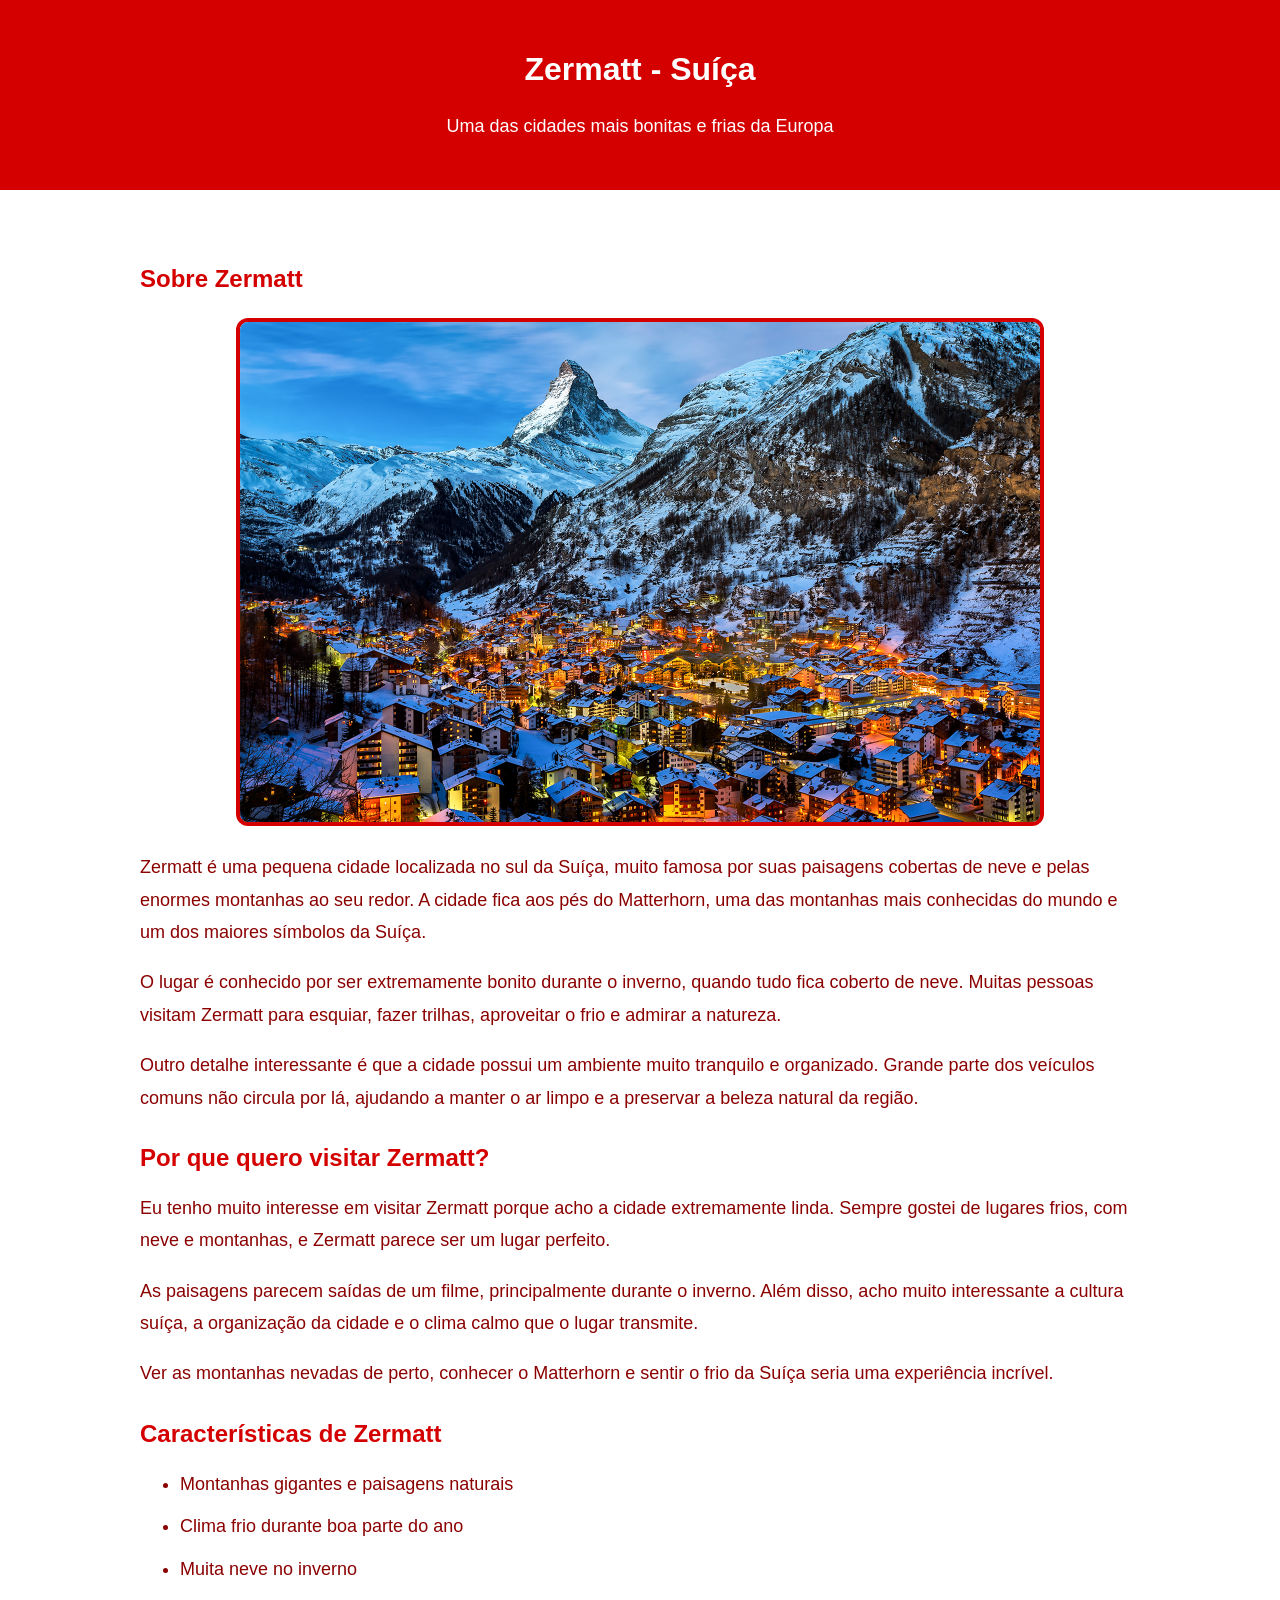
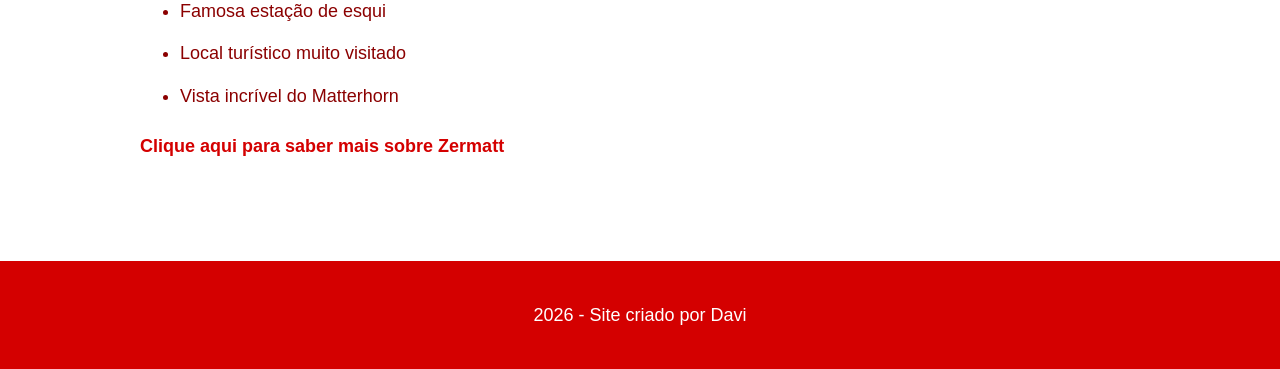
==== aluno3.html @ 2e65577c "viagem 3  aluno" ====
<!doctype html>
<html lang="pt-BR">
  <head>
    <meta charset="UTF-8" />
    <meta name="viewport" content="width=device-width, initial-scale=1.0" />
    <title>Zermatt - Suíça</title>
    <link rel="stylesheet" href="aluno3.css" />
  </head>
  <body>
    <header>
      <h1>Zermatt - Suíça</h1>
      <p>Uma das cidades mais bonitas e frias da Europa</p>
    </header>

    <section>
      <h2>Sobre Zermatt</h2>

      <img
        src="./img/Cidade de Zermatt.jpg"
        alt="Cidade de Zermatt"
      />

      <p>
        Zermatt é uma pequena cidade localizada no sul da Suíça, muito famosa
        por suas paisagens cobertas de neve e pelas enormes montanhas ao seu
        redor. A cidade fica aos pés do Matterhorn, uma das montanhas mais
        conhecidas do mundo e um dos maiores símbolos da Suíça.
      </p>

      <p>
        O lugar é conhecido por ser extremamente bonito durante o inverno,
        quando tudo fica coberto de neve. Muitas pessoas visitam Zermatt para
        esquiar, fazer trilhas, aproveitar o frio e admirar a natureza.
      </p>

      <p>
        Outro detalhe interessante é que a cidade possui um ambiente muito
        tranquilo e organizado. Grande parte dos veículos comuns não circula por
        lá, ajudando a manter o ar limpo e a preservar a beleza natural da
        região.
      </p>

      <h2>Por que quero visitar Zermatt?</h2>

      <p>
        Eu tenho muito interesse em visitar Zermatt porque acho a cidade
        extremamente linda. Sempre gostei de lugares frios, com neve e
        montanhas, e Zermatt parece ser um lugar perfeito.
      </p>

      <p>
        As paisagens parecem saídas de um filme, principalmente durante o
        inverno. Além disso, acho muito interessante a cultura suíça, a
        organização da cidade e o clima calmo que o lugar transmite.
      </p>

      <p>
        Ver as montanhas nevadas de perto, conhecer o Matterhorn e sentir o frio
        da Suíça seria uma experiência incrível.
      </p>

      <h2>Características de Zermatt</h2>

      <ul>
        <li>Montanhas gigantes e paisagens naturais</li>
        <li>Clima frio durante boa parte do ano</li>
        <li>Muita neve no inverno</li>
        <li>Famosa estação de esqui</li>
        <li>Local turístico muito visitado</li>
        <li>Vista incrível do Matterhorn</li>
      </ul>

      <p>
        <a href="https://pt.wikipedia.org/wiki/Zermatt" target="_blank">
          Clique aqui para saber mais sobre Zermatt
        </a>
      </p>
    </section>

    <footer>
      <p>2026 - Site criado por Davi</p>
    </footer>
  </body>
</html>
---- aluno3.css ----
body {
  margin: 0;
  font-family: Arial, sans-serif;
  background-color: #ffffff;
  color: #8b0000;
}

header {
  background-color: #d40000;
  color: white;
  text-align: center;
  padding: 30px;
  border-bottom: 5px solid white;
}

section {
  padding: 40px;
  max-width: 1000px;
  margin: auto;
}

h2 {
  color: #d40000;
  margin-top: 30px;
}

p {
  line-height: 1.8;
  font-size: 18px;
}

img {
  width: 100%;
  max-width: 800px;
  display: block;
  margin: 25px auto;
  border-radius: 12px;
  border: 4px solid #d40000;
}

ul {
  margin-top: 20px;
  font-size: 18px;
  line-height: 1.8;
}

li {
  margin-bottom: 10px;
}

a {
  color: #d40000;
  font-weight: bold;
  text-decoration: none;
  font-size: 18px;
}

a:hover {
  text-decoration: underline;
}

footer {
  background-color: #d40000;
  color: white;
  text-align: center;
  padding: 20px;
  margin-top: 40px;
}
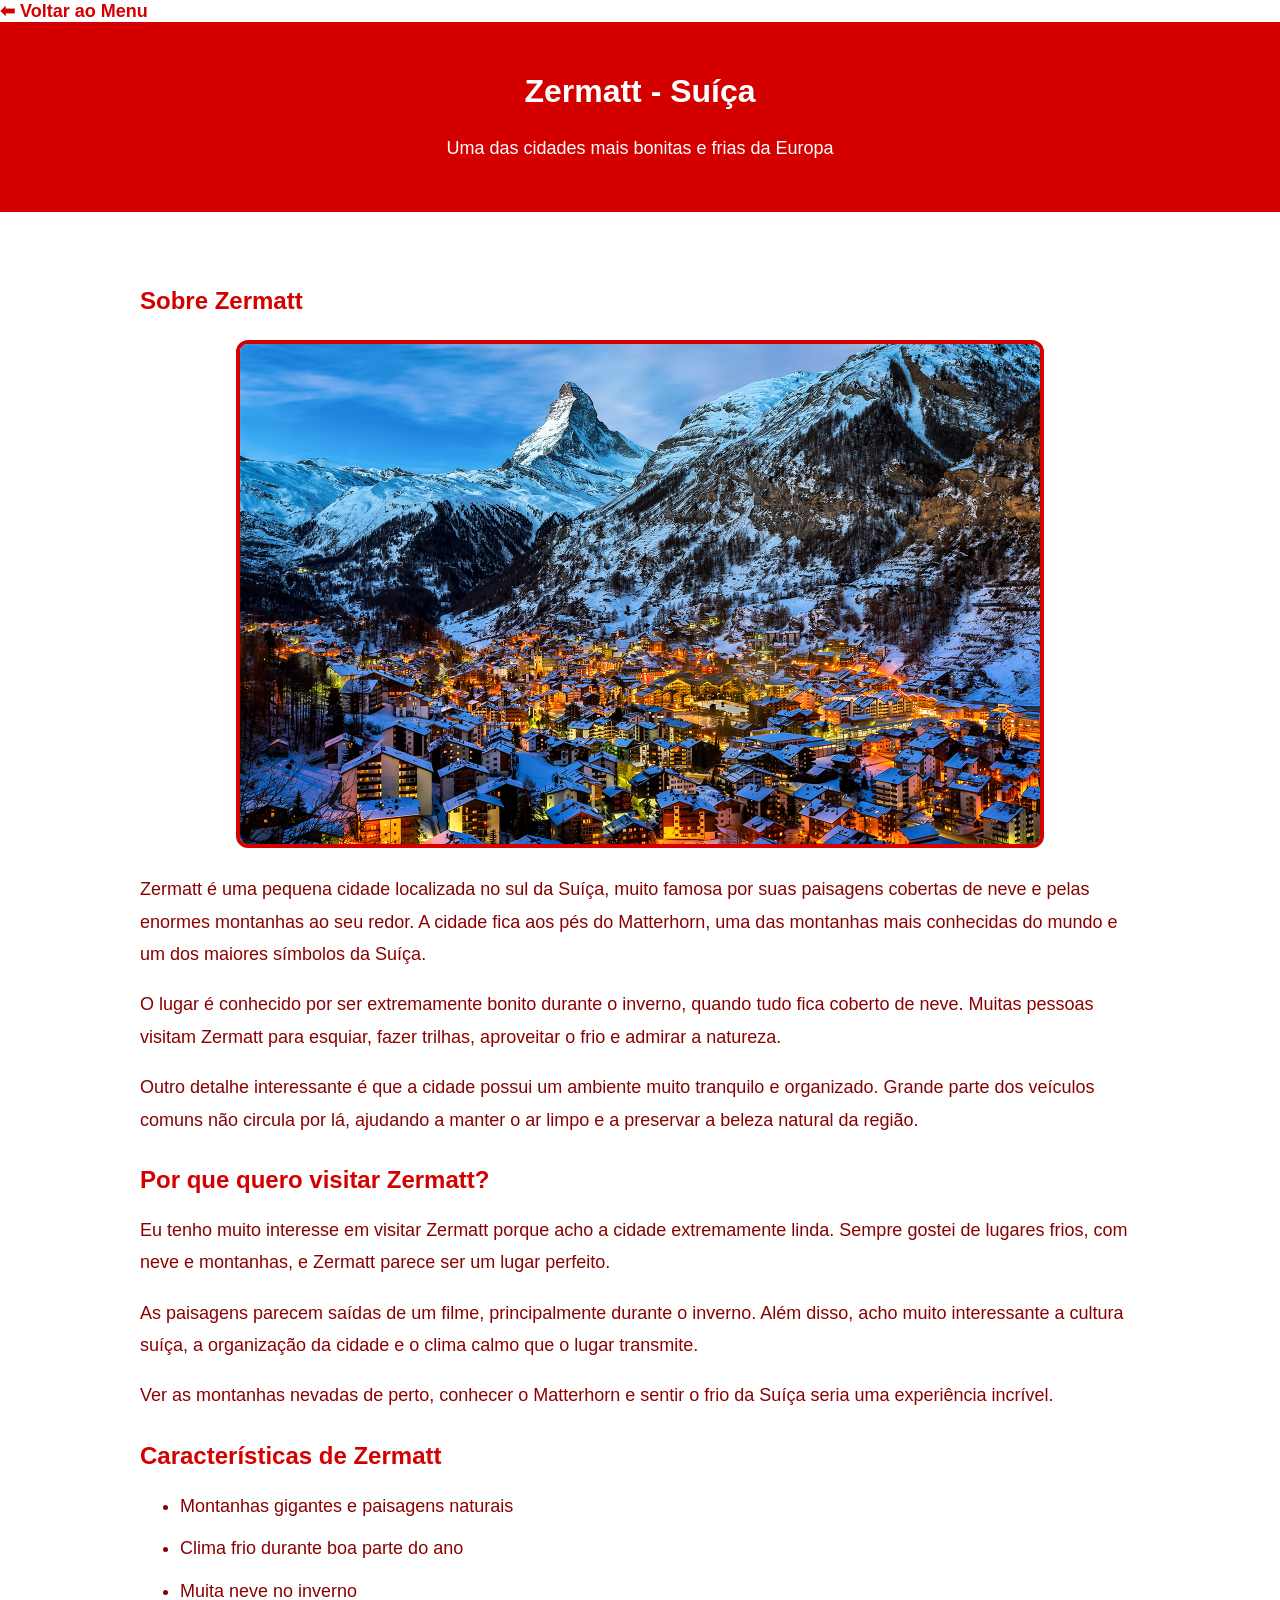
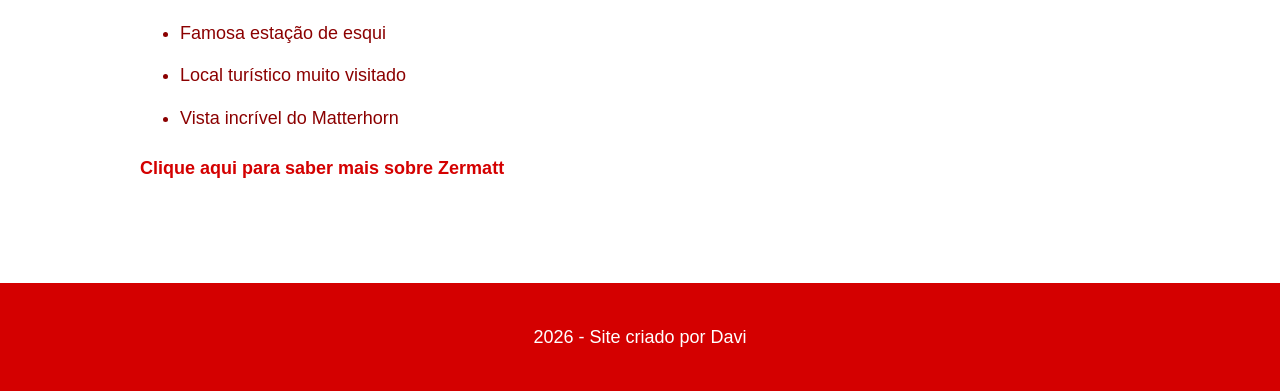
==== commit f9b9d5a0: "viagem 3 alunos" ====
--- a/aluno3.html
+++ b/aluno3.html
@@ -7,6 +7,7 @@
     <link rel="stylesheet" href="aluno3.css" />
   </head>
   <body>
+    <a href="../index.html" class="btn-voltar">⬅ Voltar ao Menu</a>
     <header>
       <h1>Zermatt - Suíça</h1>
       <p>Uma das cidades mais bonitas e frias da Europa</p>
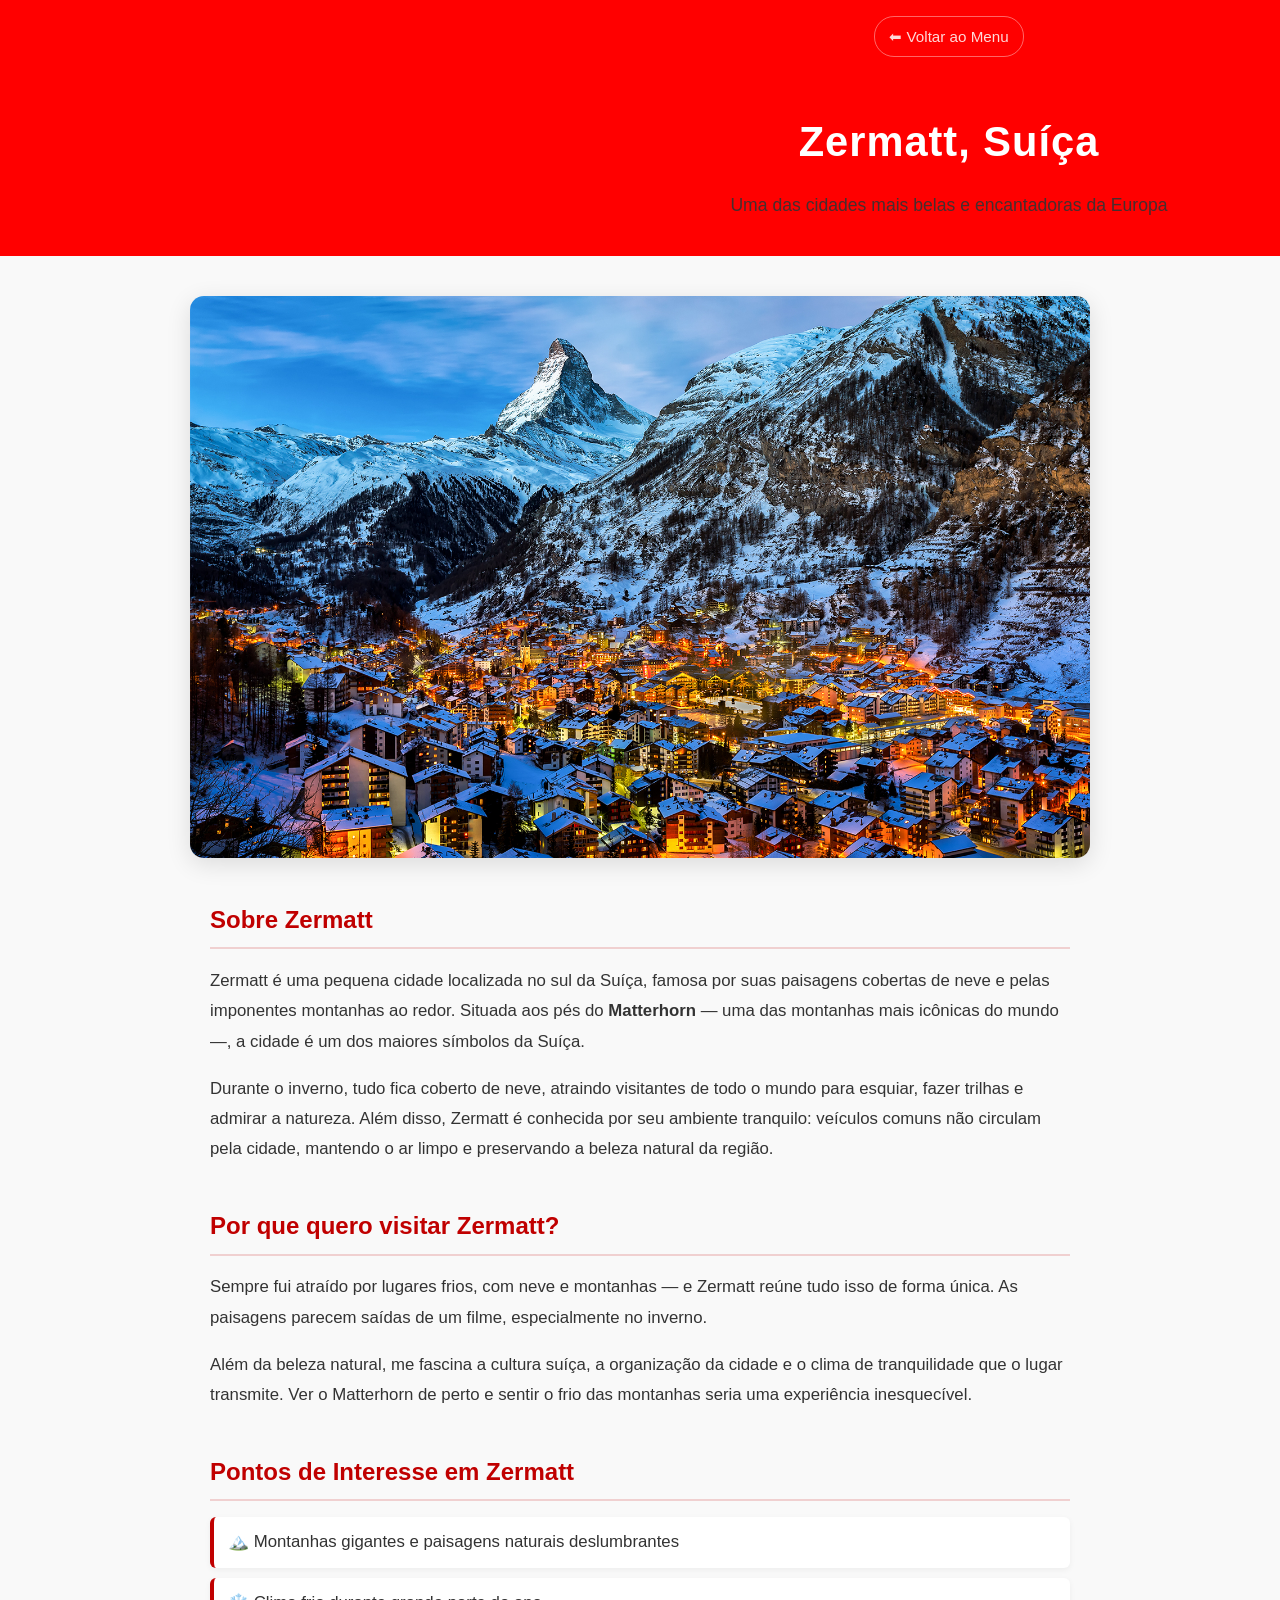
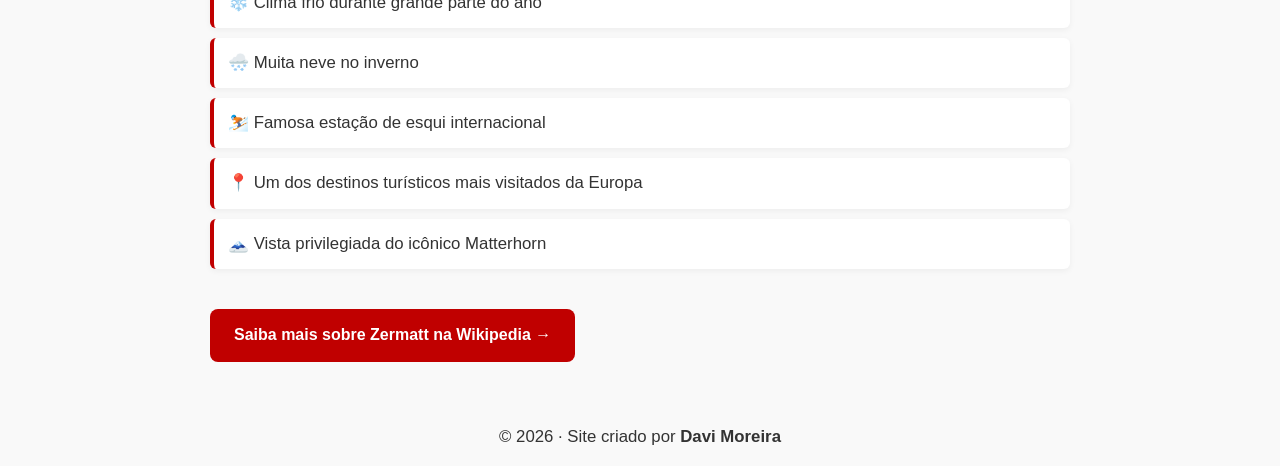
==== commit cb1174bb: "atualizaçao da viagem geral" ====
--- a/aluno3.html
+++ b/aluno3.html
@@ -1,85 +1,84 @@
-<!doctype html>
+<!DOCTYPE html>
 <html lang="pt-BR">
   <head>
     <meta charset="UTF-8" />
     <meta name="viewport" content="width=device-width, initial-scale=1.0" />
-    <title>Zermatt - Suíça</title>
+    <title>Zermatt, Suíça — Davi Moreira</title>
     <link rel="stylesheet" href="aluno3.css" />
   </head>
   <body>
-    <a href="../index.html" class="btn-voltar">⬅ Voltar ao Menu</a>
+
     <header>
-      <h1>Zermatt - Suíça</h1>
-      <p>Uma das cidades mais bonitas e frias da Europa</p>
+      <div class="header-inner">
+        <a href="../index.html" class="btn-voltar">⬅ Voltar ao Menu</a>
+        <h1>Zermatt, Suíça</h1>
+        <p class="subtitulo">Uma das cidades mais belas e encantadoras da Europa</p>
+      </div>
     </header>
 
-    <section>
-      <h2>Sobre Zermatt</h2>
+    <main>
 
-      <img
-        src="./img/Cidade de Zermatt.jpg"
-        alt="Cidade de Zermatt"
-      />
+      <section class="intro">
+        <img src="../img/Cidade de Zermatt.jpg" alt="Vista da cidade de Zermatt" />
+      </section>
 
-      <p>
-        Zermatt é uma pequena cidade localizada no sul da Suíça, muito famosa
-        por suas paisagens cobertas de neve e pelas enormes montanhas ao seu
-        redor. A cidade fica aos pés do Matterhorn, uma das montanhas mais
-        conhecidas do mundo e um dos maiores símbolos da Suíça.
-      </p>
+      <section class="conteudo">
 
-      <p>
-        O lugar é conhecido por ser extremamente bonito durante o inverno,
-        quando tudo fica coberto de neve. Muitas pessoas visitam Zermatt para
-        esquiar, fazer trilhas, aproveitar o frio e admirar a natureza.
-      </p>
+        <div class="bloco">
+          <h2>Sobre Zermatt</h2>
+          <p>
+            Zermatt é uma pequena cidade localizada no sul da Suíça, famosa por suas
+            paisagens cobertas de neve e pelas imponentes montanhas ao redor. Situada
+            aos pés do <strong>Matterhorn</strong> — uma das montanhas mais icônicas
+            do mundo —, a cidade é um dos maiores símbolos da Suíça.
+          </p>
+          <p>
+            Durante o inverno, tudo fica coberto de neve, atraindo visitantes de todo
+            o mundo para esquiar, fazer trilhas e admirar a natureza. Além disso,
+            Zermatt é conhecida por seu ambiente tranquilo: veículos comuns não
+            circulam pela cidade, mantendo o ar limpo e preservando a beleza natural
+            da região.
+          </p>
+        </div>
 
-      <p>
-        Outro detalhe interessante é que a cidade possui um ambiente muito
-        tranquilo e organizado. Grande parte dos veículos comuns não circula por
-        lá, ajudando a manter o ar limpo e a preservar a beleza natural da
-        região.
-      </p>
+        <div class="bloco">
+          <h2>Por que quero visitar Zermatt?</h2>
+          <p>
+            Sempre fui atraído por lugares frios, com neve e montanhas — e Zermatt
+            reúne tudo isso de forma única. As paisagens parecem saídas de um filme,
+            especialmente no inverno.
+          </p>
+          <p>
+            Além da beleza natural, me fascina a cultura suíça, a organização da
+            cidade e o clima de tranquilidade que o lugar transmite. Ver o Matterhorn
+            de perto e sentir o frio das montanhas seria uma experiência inesquecível.
+          </p>
+        </div>
 
-      <h2>Por que quero visitar Zermatt?</h2>
+        <div class="bloco">
+          <h2>Pontos de Interesse em Zermatt</h2>
+          <ul>
+            <li>🏔️ Montanhas gigantes e paisagens naturais deslumbrantes</li>
+            <li>❄️ Clima frio durante grande parte do ano</li>
+            <li>🌨️ Muita neve no inverno</li>
+            <li>⛷️ Famosa estação de esqui internacional</li>
+            <li>📍 Um dos destinos turísticos mais visitados da Europa</li>
+            <li>🗻 Vista privilegiada do icônico Matterhorn</li>
+          </ul>
+        </div>
 
-      <p>
-        Eu tenho muito interesse em visitar Zermatt porque acho a cidade
-        extremamente linda. Sempre gostei de lugares frios, com neve e
-        montanhas, e Zermatt parece ser um lugar perfeito.
-      </p>
+        <div class="bloco link-externo">
+          <a href="https://pt.wikipedia.org/wiki/Zermatt" target="_blank">
+            Saiba mais sobre Zermatt na Wikipedia →
+          </a>
+        </div>
 
-      <p>
-        As paisagens parecem saídas de um filme, principalmente durante o
-        inverno. Além disso, acho muito interessante a cultura suíça, a
-        organização da cidade e o clima calmo que o lugar transmite.
-      </p>
+      </section>
+    </main>
+<center>  <footer>
+      <p>© 2026 · Site criado por <strong>Davi Moreira</strong></p>
+    </footer></center>
+   
 
-      <p>
-        Ver as montanhas nevadas de perto, conhecer o Matterhorn e sentir o frio
-        da Suíça seria uma experiência incrível.
-      </p>
-
-      <h2>Características de Zermatt</h2>
-
-      <ul>
-        <li>Montanhas gigantes e paisagens naturais</li>
-        <li>Clima frio durante boa parte do ano</li>
-        <li>Muita neve no inverno</li>
-        <li>Famosa estação de esqui</li>
-        <li>Local turístico muito visitado</li>
-        <li>Vista incrível do Matterhorn</li>
-      </ul>
-
-      <p>
-        <a href="https://pt.wikipedia.org/wiki/Zermatt" target="_blank">
-          Clique aqui para saber mais sobre Zermatt
-        </a>
-      </p>
-    </section>
-
-    <footer>
-      <p>2026 - Site criado por Davi</p>
-    </footer>
   </body>
-</html>+</html>
--- a/aluno3.css
+++ b/aluno3.css
@@ -1,68 +1,135 @@
 body {
-  margin: 0;
   font-family: Arial, sans-serif;
-  background-color: #ffffff;
-  color: #8b0000;
+  background-color: #f9f9f9;
+  color: #222;
+  line-height: 1.8;
 }
 
 header {
-  background-color: #d40000;
-  color: white;
+  background-color: red;
+  color: #fff;
+  padding: 30px 20px 20px;
   text-align: center;
-  padding: 30px;
-  border-bottom: 5px solid white;
+  margin-top: -22px;
+  width: 1872px;
+  margin-left: -15px;
 }
 
-section {
-  padding: 40px;
-  max-width: 1000px;
+.header-inner {
+  max-width: 800px;
   margin: auto;
 }
 
+header h1 {
+  font-size: 2.6rem;
+  font-weight: 700;
+  letter-spacing: 1px;
+  margin-bottom: 10px;
+}
+
+.subtitulo {
+  font-size: 1.1rem;
+  opacity: 0.9;
+  margin-top: 6px;
+}
+
+.btn-voltar {
+  display: inline-block;
+  margin-bottom: 20px;
+  color: rgba(255, 255, 255, 0.85);
+  font-size: 0.95rem;
+  text-decoration: none;
+  border: 1px solid rgba(255, 255, 255, 0.4);
+  padding: 6px 14px;
+  border-radius: 20px;
+  transition: all 0.2s ease;
+}
+
+.btn-voltar:hover {
+  background-color: rgba(255, 255, 255, 0.15);
+  color: #fff;
+}
+
+.intro {
+  max-width: 900px;
+  margin: 40px auto 0;
+  padding: 0 20px;
+}
+
+.intro img {
+  width: 100%;
+  border-radius: 14px;
+  box-shadow: 0 6px 24px rgba(0, 0, 0, 0.12);
+  display: block;
+}
+
+.conteudo {
+  max-width: 860px;
+  margin: 40px auto 60px;
+  padding: 0 20px;
+}
+
+.bloco {
+  margin-bottom: 40px;
+}
+
 h2 {
-  color: #d40000;
-  margin-top: 30px;
+  font-size: 1.5rem;
+  color: #c00000;
+  margin-bottom: 14px;
+  padding-bottom: 6px;
+  border-bottom: 2px solid #f0d0d0;
 }
 
 p {
-  line-height: 1.8;
-  font-size: 18px;
-}
-
-img {
-  width: 100%;
-  max-width: 800px;
-  display: block;
-  margin: 25px auto;
-  border-radius: 12px;
-  border: 4px solid #d40000;
+  font-size: 1.05rem;
+  color: #333;
+  margin-bottom: 14px;
 }
 
 ul {
-  margin-top: 20px;
-  font-size: 18px;
-  line-height: 1.8;
+  list-style: none;
+  padding: 0;
 }
 
-li {
-  margin-bottom: 10px;
+ul li {
+  font-size: 1.05rem;
+  color: #333;
+  padding: 10px 14px;
+  margin-bottom: 8px;
+  background-color: #fff;
+  border-left: 4px solid #c00000;
+  border-radius: 6px;
+  box-shadow: 0 2px 6px rgba(0, 0, 0, 0.05);
 }
 
-a {
-  color: #d40000;
+.link-externo a {
+  display: inline-block;
+  color: #fff;
+  background-color: #c00000;
+  padding: 12px 24px;
+  border-radius: 8px;
   font-weight: bold;
   text-decoration: none;
-  font-size: 18px;
+
 }
 
-a:hover {
-  text-decoration: underline;
+.link-externo a:hover {
+  background-color: #a00000;
 }
 
-footer {
-  background-color: #d40000;
-  color: white;
-  text-align: center;
-  padding: 20px;
-  margin-top: 40px;
-}+
+li {
+    background: #ffffff;
+    margin: 10px 0;
+    padding: 15px;
+    border-radius: 10px;
+    box-shadow: 2px 2px 10px rgba(0,0,0,0.05);
+    border-left: 5px solid #3498db;
+    transition: transform 0.2s;
+}
+li:hover {
+    transform: translateX(5px);
+}
+
+
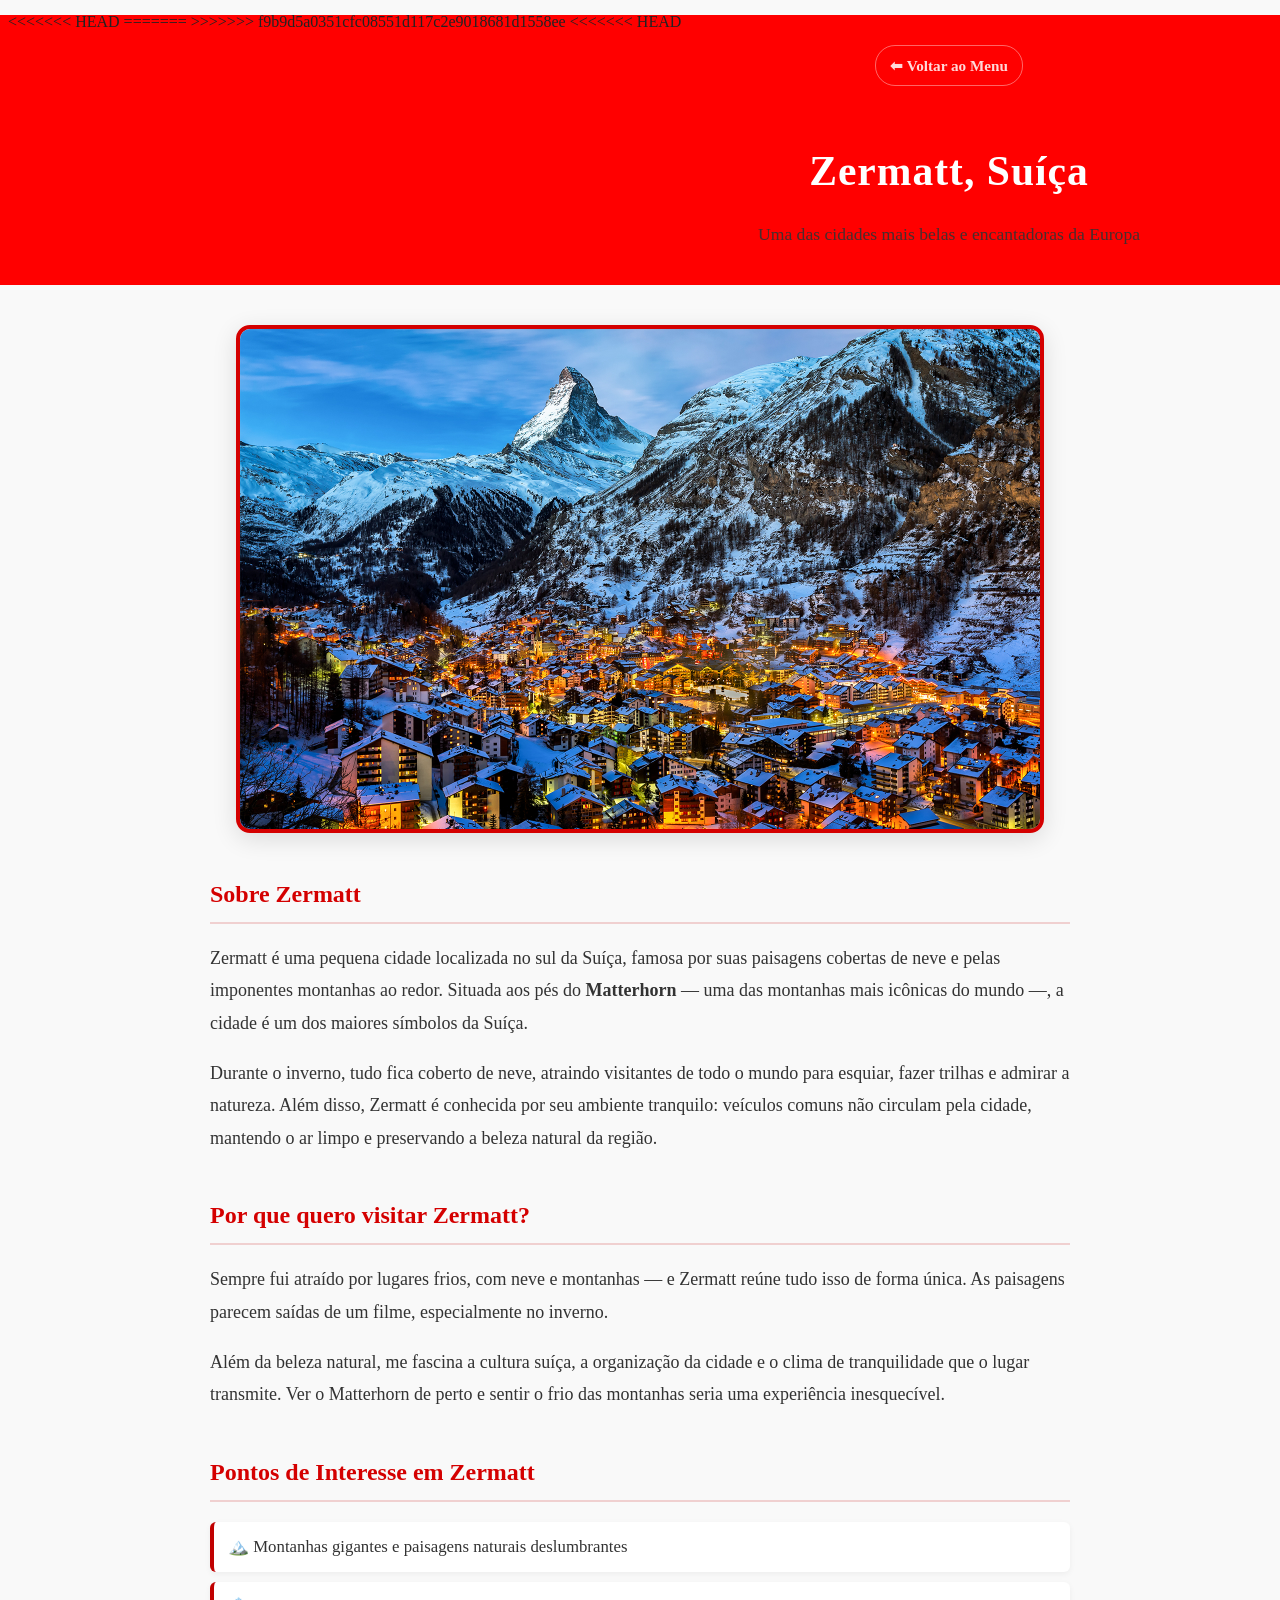
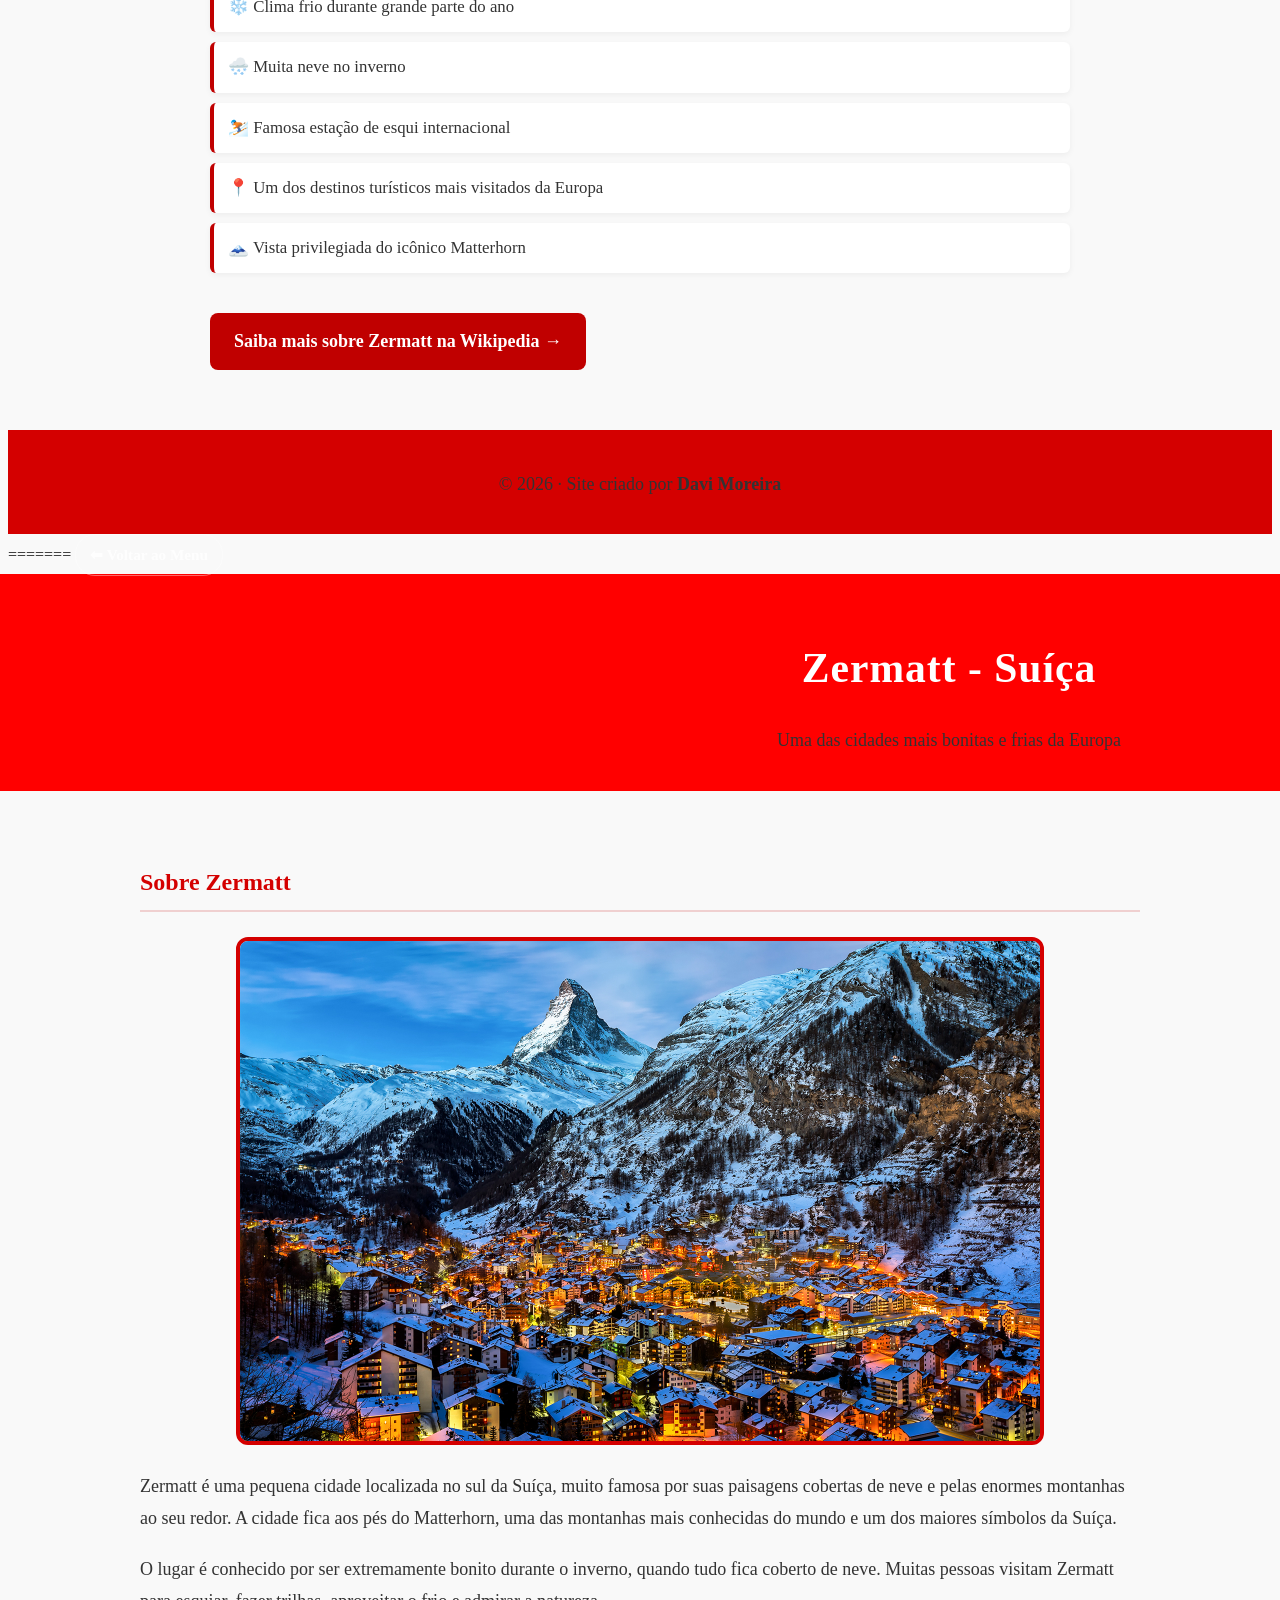
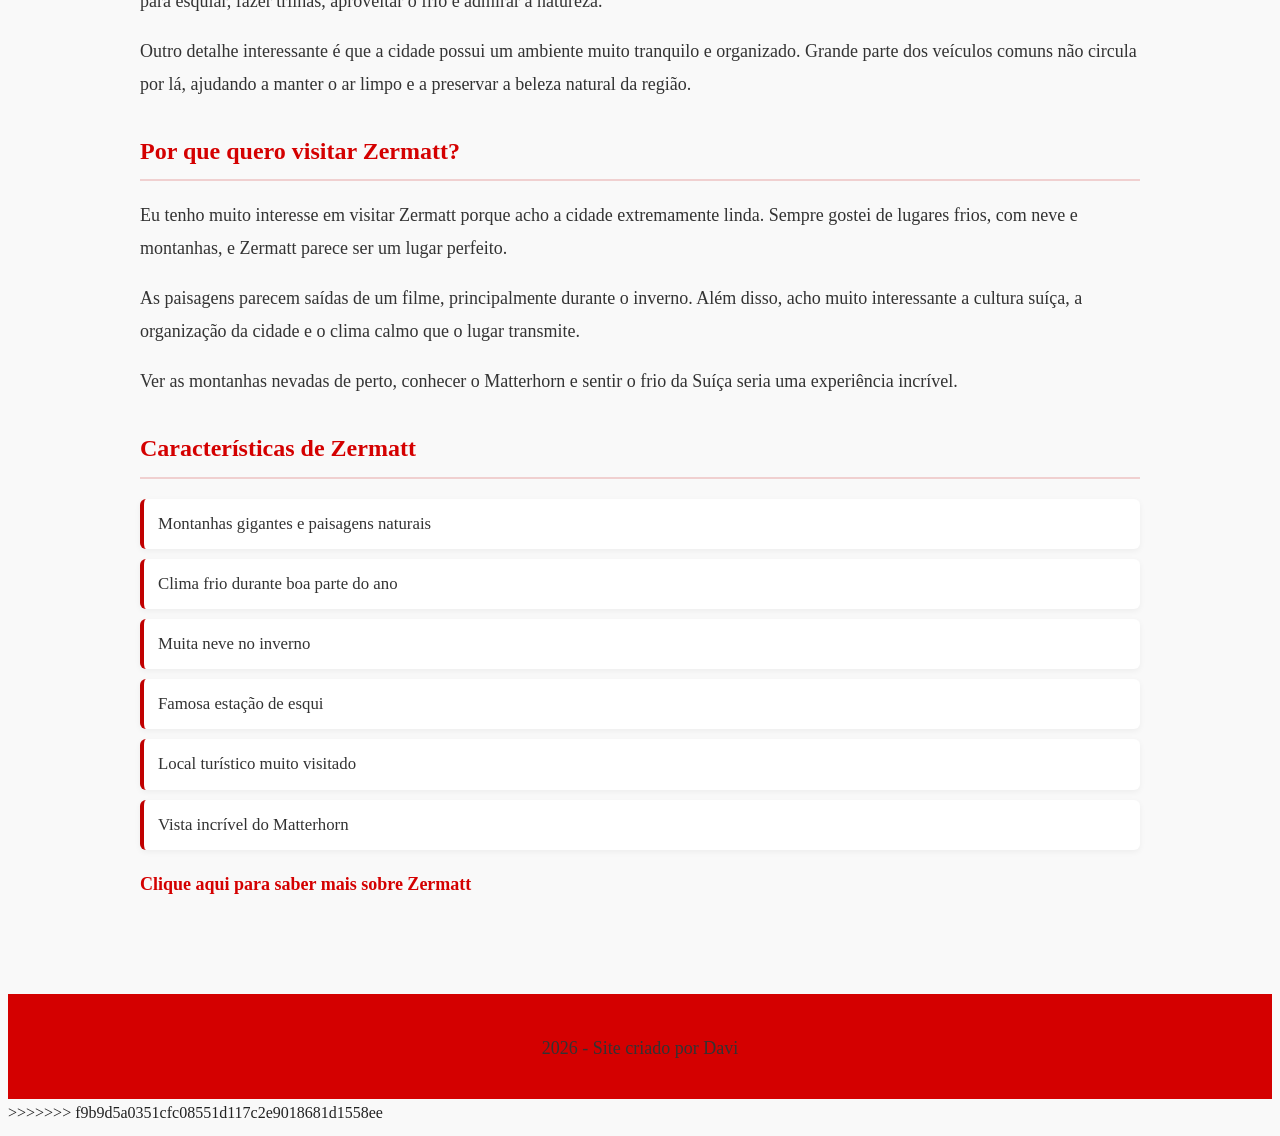
==== commit e664ae7d: "atualizaçao da viagem geral" ====
--- a/aluno3.html
+++ b/aluno3.html
@@ -1,8 +1,13 @@
+<<<<<<< HEAD
 <!DOCTYPE html>
+=======
+<!doctype html>
+>>>>>>> f9b9d5a0351cfc08551d117c2e9018681d1558ee
 <html lang="pt-BR">
   <head>
     <meta charset="UTF-8" />
     <meta name="viewport" content="width=device-width, initial-scale=1.0" />
+<<<<<<< HEAD
     <title>Zermatt, Suíça — Davi Moreira</title>
     <link rel="stylesheet" href="aluno3.css" />
   </head>
@@ -82,3 +87,85 @@
 
   </body>
 </html>
+=======
+    <title>Zermatt - Suíça</title>
+    <link rel="stylesheet" href="aluno3.css" />
+  </head>
+  <body>
+    <a href="../index.html" class="btn-voltar">⬅ Voltar ao Menu</a>
+    <header>
+      <h1>Zermatt - Suíça</h1>
+      <p>Uma das cidades mais bonitas e frias da Europa</p>
+    </header>
+
+    <section>
+      <h2>Sobre Zermatt</h2>
+
+      <img
+        src="./img/Cidade de Zermatt.jpg"
+        alt="Cidade de Zermatt"
+      />
+
+      <p>
+        Zermatt é uma pequena cidade localizada no sul da Suíça, muito famosa
+        por suas paisagens cobertas de neve e pelas enormes montanhas ao seu
+        redor. A cidade fica aos pés do Matterhorn, uma das montanhas mais
+        conhecidas do mundo e um dos maiores símbolos da Suíça.
+      </p>
+
+      <p>
+        O lugar é conhecido por ser extremamente bonito durante o inverno,
+        quando tudo fica coberto de neve. Muitas pessoas visitam Zermatt para
+        esquiar, fazer trilhas, aproveitar o frio e admirar a natureza.
+      </p>
+
+      <p>
+        Outro detalhe interessante é que a cidade possui um ambiente muito
+        tranquilo e organizado. Grande parte dos veículos comuns não circula por
+        lá, ajudando a manter o ar limpo e a preservar a beleza natural da
+        região.
+      </p>
+
+      <h2>Por que quero visitar Zermatt?</h2>
+
+      <p>
+        Eu tenho muito interesse em visitar Zermatt porque acho a cidade
+        extremamente linda. Sempre gostei de lugares frios, com neve e
+        montanhas, e Zermatt parece ser um lugar perfeito.
+      </p>
+
+      <p>
+        As paisagens parecem saídas de um filme, principalmente durante o
+        inverno. Além disso, acho muito interessante a cultura suíça, a
+        organização da cidade e o clima calmo que o lugar transmite.
+      </p>
+
+      <p>
+        Ver as montanhas nevadas de perto, conhecer o Matterhorn e sentir o frio
+        da Suíça seria uma experiência incrível.
+      </p>
+
+      <h2>Características de Zermatt</h2>
+
+      <ul>
+        <li>Montanhas gigantes e paisagens naturais</li>
+        <li>Clima frio durante boa parte do ano</li>
+        <li>Muita neve no inverno</li>
+        <li>Famosa estação de esqui</li>
+        <li>Local turístico muito visitado</li>
+        <li>Vista incrível do Matterhorn</li>
+      </ul>
+
+      <p>
+        <a href="https://pt.wikipedia.org/wiki/Zermatt" target="_blank">
+          Clique aqui para saber mais sobre Zermatt
+        </a>
+      </p>
+    </section>
+
+    <footer>
+      <p>2026 - Site criado por Davi</p>
+    </footer>
+  </body>
+</html>
+>>>>>>> f9b9d5a0351cfc08551d117c2e9018681d1558ee
--- a/aluno3.css
+++ b/aluno3.css
@@ -1,4 +1,5 @@
 body {
+<<<<<<< HEAD
   font-family: Arial, sans-serif;
   background-color: #f9f9f9;
   color: #222;
@@ -133,3 +134,72 @@
 }
 
 
+=======
+  margin: 0;
+  font-family: Arial, sans-serif;
+  background-color: #ffffff;
+  color: #8b0000;
+}
+
+header {
+  background-color: #d40000;
+  color: white;
+  text-align: center;
+  padding: 30px;
+  border-bottom: 5px solid white;
+}
+
+section {
+  padding: 40px;
+  max-width: 1000px;
+  margin: auto;
+}
+
+h2 {
+  color: #d40000;
+  margin-top: 30px;
+}
+
+p {
+  line-height: 1.8;
+  font-size: 18px;
+}
+
+img {
+  width: 100%;
+  max-width: 800px;
+  display: block;
+  margin: 25px auto;
+  border-radius: 12px;
+  border: 4px solid #d40000;
+}
+
+ul {
+  margin-top: 20px;
+  font-size: 18px;
+  line-height: 1.8;
+}
+
+li {
+  margin-bottom: 10px;
+}
+
+a {
+  color: #d40000;
+  font-weight: bold;
+  text-decoration: none;
+  font-size: 18px;
+}
+
+a:hover {
+  text-decoration: underline;
+}
+
+footer {
+  background-color: #d40000;
+  color: white;
+  text-align: center;
+  padding: 20px;
+  margin-top: 40px;
+}
+>>>>>>> f9b9d5a0351cfc08551d117c2e9018681d1558ee
--- a/aluno3.css
+++ b/aluno3.css
@@ -1,4 +1,5 @@
 body {
+<<<<<<< HEAD
   font-family: Arial, sans-serif;
   background-color: #f9f9f9;
   color: #222;
@@ -133,3 +134,72 @@
 }
 
 
+=======
+  margin: 0;
+  font-family: Arial, sans-serif;
+  background-color: #ffffff;
+  color: #8b0000;
+}
+
+header {
+  background-color: #d40000;
+  color: white;
+  text-align: center;
+  padding: 30px;
+  border-bottom: 5px solid white;
+}
+
+section {
+  padding: 40px;
+  max-width: 1000px;
+  margin: auto;
+}
+
+h2 {
+  color: #d40000;
+  margin-top: 30px;
+}
+
+p {
+  line-height: 1.8;
+  font-size: 18px;
+}
+
+img {
+  width: 100%;
+  max-width: 800px;
+  display: block;
+  margin: 25px auto;
+  border-radius: 12px;
+  border: 4px solid #d40000;
+}
+
+ul {
+  margin-top: 20px;
+  font-size: 18px;
+  line-height: 1.8;
+}
+
+li {
+  margin-bottom: 10px;
+}
+
+a {
+  color: #d40000;
+  font-weight: bold;
+  text-decoration: none;
+  font-size: 18px;
+}
+
+a:hover {
+  text-decoration: underline;
+}
+
+footer {
+  background-color: #d40000;
+  color: white;
+  text-align: center;
+  padding: 20px;
+  margin-top: 40px;
+}
+>>>>>>> f9b9d5a0351cfc08551d117c2e9018681d1558ee
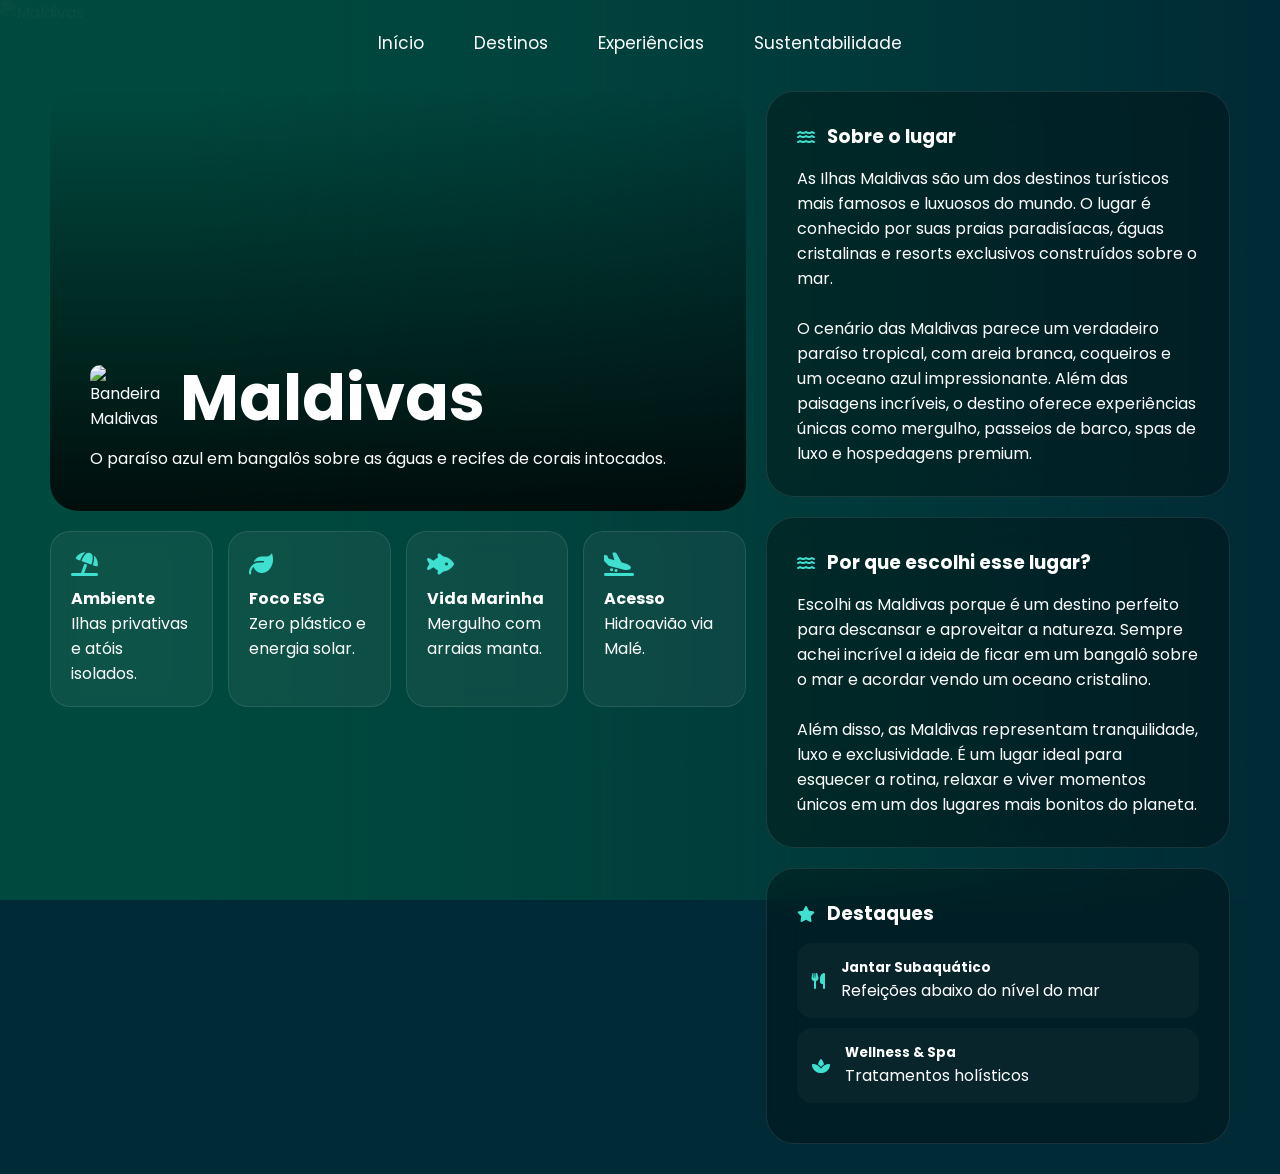
==== commit 885d517d: "primeiro commit" ====
--- a/aluno3.html
+++ b/aluno3.html
@@ -1,171 +1,131 @@
-<<<<<<< HEAD
 <!DOCTYPE html>
-=======
-<!doctype html>
->>>>>>> f9b9d5a0351cfc08551d117c2e9018681d1558ee
-<html lang="pt-BR">
-  <head>
-    <meta charset="UTF-8" />
-    <meta name="viewport" content="width=device-width, initial-scale=1.0" />
-<<<<<<< HEAD
-    <title>Zermatt, Suíça — Davi Moreira</title>
-    <link rel="stylesheet" href="aluno3.css" />
-  </head>
-  <body>
+<html lang="pt-br">
+<head>
+    <meta charset="UTF-8">
+    <meta name="viewport" content="width=device-width, initial-scale=1.0">
+    <title>Maldivas | Santuário de Luxo</title>
+    <link href="https://fonts.googleapis.com/css2?family=Poppins:wght@300;400;500;600;700&display=swap" rel="stylesheet">
+    <link rel="stylesheet" href="https://cdnjs.cloudflare.com/ajax/libs/font-awesome/6.5.2/css/all.min.css"/>
+    <link rel="stylesheet" href="aluno3.css">
+</head>
+<body>
+    <div class="background">
+        <img src="https://images.unsplash.com/photo-1514282401047-d79a71a590e8?q=80&w=1974&auto=format&fit=crop" alt="Maldivas">
+    </div>
+    <div class="overlay"></div>
 
-    <header>
-      <div class="header-inner">
-        <a href="../index.html" class="btn-voltar">⬅ Voltar ao Menu</a>
-        <h1>Zermatt, Suíça</h1>
-        <p class="subtitulo">Uma das cidades mais belas e encantadoras da Europa</p>
-      </div>
-    </header>
+    <main class="main">
+        <nav class="navbar">
+            <a href="#">Início</a>
+            <a href="../index.html">Destinos</a>
+            <a href="#">Experiências</a>
+            <a href="#">Sustentabilidade</a>
+        </nav>
 
-    <main>
+        <div class="container">
+            <div class="hero-wrapper">
+                <section class="hero">
+                    <div class="hero-content">
+                       
+                        <div class="title">
+                            <img src="https://flagcdn.com/w320/mv.png" alt="Bandeira Maldivas">
+                            <h2>Maldivas</h2>
+                        </div>
+                        <p>O paraíso azul em bangalôs sobre as águas e recifes de corais intocados.</p>
+                    </div>
+                </section>
 
-      <section class="intro">
-        <img src="../img/Cidade de Zermatt.jpg" alt="Vista da cidade de Zermatt" />
-      </section>
+                <div class="info-grid">
+                    <div class="mini-card">
+                        <i class="fa-solid fa-umbrella-beach"></i>
+                        <h4>Ambiente</h4>
+                        <p>Ilhas privativas e atóis isolados.</p>
+                    </div>
+                    <div class="mini-card">
+                        <i class="fa-solid fa-leaf"></i>
+                        <h4>Foco ESG</h4>
+                        <p>Zero plástico e energia solar.</p>
+                    </div>
+                    <div class="mini-card">
+                        <i class="fa-solid fa-fish-fins"></i>
+                        <h4>Vida Marinha</h4>
+                        <p>Mergulho com arraias manta.</p>
+                    </div>
+                    <div class="mini-card">
+                        <i class="fa-solid fa-plane-arrival"></i>
+                        <h4>Acesso</h4>
+                        <p>Hidroavião via Malé.</p>
+                    </div>
+                </div>
+            </div>
 
-      <section class="conteudo">
+            <div class="side-column">
+                <section class="section-card">
+                    <div class="section-title">
+                        <i class="fa-solid fa-water"></i>
+                        <h3>Sobre o lugar</h3>
+                    </div>
+                    <p>
+        As Ilhas Maldivas são um dos destinos turísticos mais famosos
+        e luxuosos do mundo. O lugar é conhecido por suas praias paradisíacas,
+        águas cristalinas e resorts exclusivos construídos sobre o mar.
+    </p>
+<br>
+    <p>
+        O cenário das Maldivas parece um verdadeiro paraíso tropical,
+        com areia branca, coqueiros e um oceano azul impressionante.
+        Além das paisagens incríveis, o destino oferece experiências únicas
+        como mergulho, passeios de barco, spas de luxo e hospedagens premium.
+    </p>
+    
+                </section>
+                                <section class="section-card">
+                    <div class="section-title">
+                        <i class="fa-solid fa-water"></i>
+                        <h3>Por que escolhi esse lugar?</h3>
+                    </div>
+ <p>
+        Escolhi as Maldivas porque é um destino perfeito para descansar
+        e aproveitar a natureza. Sempre achei incrível a ideia de ficar
+        em um bangalô sobre o mar e acordar vendo um oceano cristalino.
+    </p>
+<br>
+    <p>
+        Além disso, as Maldivas representam tranquilidade, luxo e exclusividade.
+        É um lugar ideal para esquecer a rotina, relaxar e viver momentos únicos
+        em um dos lugares mais bonitos do planeta.
+    </p>
+    
+                </section>
 
-        <div class="bloco">
-          <h2>Sobre Zermatt</h2>
-          <p>
-            Zermatt é uma pequena cidade localizada no sul da Suíça, famosa por suas
-            paisagens cobertas de neve e pelas imponentes montanhas ao redor. Situada
-            aos pés do <strong>Matterhorn</strong> — uma das montanhas mais icônicas
-            do mundo —, a cidade é um dos maiores símbolos da Suíça.
-          </p>
-          <p>
-            Durante o inverno, tudo fica coberto de neve, atraindo visitantes de todo
-            o mundo para esquiar, fazer trilhas e admirar a natureza. Além disso,
-            Zermatt é conhecida por seu ambiente tranquilo: veículos comuns não
-            circulam pela cidade, mantendo o ar limpo e preservando a beleza natural
-            da região.
-          </p>
+                <section class="section-card">
+                    <div class="section-title">
+                        <i class="fa-solid fa-star"></i>
+                        <h3>Destaques</h3>
+                    </div>
+                    <div class="links">
+                        <div class="link-item">
+                            <div class="link-left">
+                                <i class="fa-solid fa-utensils"></i>
+                                <div class="link-text">
+                                    <h5>Jantar Subaquático</h5>
+                                    <span>Refeições abaixo do nível do mar</span>
+                                </div>
+                            </div>
+                        </div>
+                        <div class="link-item">
+                            <div class="link-left">
+                                <i class="fa-solid fa-spa"></i>
+                                <div class="link-text">
+                                    <h5>Wellness & Spa</h5>
+                                    <span>Tratamentos holísticos</span>
+                                </div>
+                            </div>
+                        </div>
+                    </div>
+                </section>
+            </div>
         </div>
-
-        <div class="bloco">
-          <h2>Por que quero visitar Zermatt?</h2>
-          <p>
-            Sempre fui atraído por lugares frios, com neve e montanhas — e Zermatt
-            reúne tudo isso de forma única. As paisagens parecem saídas de um filme,
-            especialmente no inverno.
-          </p>
-          <p>
-            Além da beleza natural, me fascina a cultura suíça, a organização da
-            cidade e o clima de tranquilidade que o lugar transmite. Ver o Matterhorn
-            de perto e sentir o frio das montanhas seria uma experiência inesquecível.
-          </p>
-        </div>
-
-        <div class="bloco">
-          <h2>Pontos de Interesse em Zermatt</h2>
-          <ul>
-            <li>🏔️ Montanhas gigantes e paisagens naturais deslumbrantes</li>
-            <li>❄️ Clima frio durante grande parte do ano</li>
-            <li>🌨️ Muita neve no inverno</li>
-            <li>⛷️ Famosa estação de esqui internacional</li>
-            <li>📍 Um dos destinos turísticos mais visitados da Europa</li>
-            <li>🗻 Vista privilegiada do icônico Matterhorn</li>
-          </ul>
-        </div>
-
-        <div class="bloco link-externo">
-          <a href="https://pt.wikipedia.org/wiki/Zermatt" target="_blank">
-            Saiba mais sobre Zermatt na Wikipedia →
-          </a>
-        </div>
-
-      </section>
     </main>
-<center>  <footer>
-      <p>© 2026 · Site criado por <strong>Davi Moreira</strong></p>
-    </footer></center>
-   
-
-  </body>
-</html>
-=======
-    <title>Zermatt - Suíça</title>
-    <link rel="stylesheet" href="aluno3.css" />
-  </head>
-  <body>
-    <a href="../index.html" class="btn-voltar">⬅ Voltar ao Menu</a>
-    <header>
-      <h1>Zermatt - Suíça</h1>
-      <p>Uma das cidades mais bonitas e frias da Europa</p>
-    </header>
-
-    <section>
-      <h2>Sobre Zermatt</h2>
-
-      <img
-        src="./img/Cidade de Zermatt.jpg"
-        alt="Cidade de Zermatt"
-      />
-
-      <p>
-        Zermatt é uma pequena cidade localizada no sul da Suíça, muito famosa
-        por suas paisagens cobertas de neve e pelas enormes montanhas ao seu
-        redor. A cidade fica aos pés do Matterhorn, uma das montanhas mais
-        conhecidas do mundo e um dos maiores símbolos da Suíça.
-      </p>
-
-      <p>
-        O lugar é conhecido por ser extremamente bonito durante o inverno,
-        quando tudo fica coberto de neve. Muitas pessoas visitam Zermatt para
-        esquiar, fazer trilhas, aproveitar o frio e admirar a natureza.
-      </p>
-
-      <p>
-        Outro detalhe interessante é que a cidade possui um ambiente muito
-        tranquilo e organizado. Grande parte dos veículos comuns não circula por
-        lá, ajudando a manter o ar limpo e a preservar a beleza natural da
-        região.
-      </p>
-
-      <h2>Por que quero visitar Zermatt?</h2>
-
-      <p>
-        Eu tenho muito interesse em visitar Zermatt porque acho a cidade
-        extremamente linda. Sempre gostei de lugares frios, com neve e
-        montanhas, e Zermatt parece ser um lugar perfeito.
-      </p>
-
-      <p>
-        As paisagens parecem saídas de um filme, principalmente durante o
-        inverno. Além disso, acho muito interessante a cultura suíça, a
-        organização da cidade e o clima calmo que o lugar transmite.
-      </p>
-
-      <p>
-        Ver as montanhas nevadas de perto, conhecer o Matterhorn e sentir o frio
-        da Suíça seria uma experiência incrível.
-      </p>
-
-      <h2>Características de Zermatt</h2>
-
-      <ul>
-        <li>Montanhas gigantes e paisagens naturais</li>
-        <li>Clima frio durante boa parte do ano</li>
-        <li>Muita neve no inverno</li>
-        <li>Famosa estação de esqui</li>
-        <li>Local turístico muito visitado</li>
-        <li>Vista incrível do Matterhorn</li>
-      </ul>
-
-      <p>
-        <a href="https://pt.wikipedia.org/wiki/Zermatt" target="_blank">
-          Clique aqui para saber mais sobre Zermatt
-        </a>
-      </p>
-    </section>
-
-    <footer>
-      <p>2026 - Site criado por Davi</p>
-    </footer>
-  </body>
-</html>
->>>>>>> f9b9d5a0351cfc08551d117c2e9018681d1558ee
+</body>
+</html>
--- a/aluno3.css
+++ b/aluno3.css
@@ -1,205 +1,187 @@
-body {
-<<<<<<< HEAD
-  font-family: Arial, sans-serif;
-  background-color: #f9f9f9;
-  color: #222;
-  line-height: 1.8;
+*{
+    margin:0;
+    padding:0;
+    box-sizing:border-box;
+    font-family:'Poppins', sans-serif;
 }
 
-header {
-  background-color: red;
-  color: #fff;
-  padding: 30px 20px 20px;
-  text-align: center;
-  margin-top: -22px;
-  width: 1872px;
-  margin-left: -15px;
+body{
+    background:#002b36;
+    color:white;
+    overflow-x:hidden;
 }
 
-.header-inner {
-  max-width: 800px;
-  margin: auto;
+.background{
+    position:fixed;
+    inset:0;
+    z-index:-2;
 }
 
-header h1 {
-  font-size: 2.6rem;
-  font-weight: 700;
-  letter-spacing: 1px;
-  margin-bottom: 10px;
+.background img{
+    width:100%;
+    height:100%;
+    object-fit:cover;
+    filter:brightness(35%);
 }
 
-.subtitulo {
-  font-size: 1.1rem;
-  opacity: 0.9;
-  margin-top: 6px;
+.overlay{
+    position:fixed;
+    inset:0;
+    z-index:-1;
+    background:linear-gradient(
+        90deg,
+        rgba(0, 77, 64, 0.9) 15%,
+        rgba(0, 77, 64, 0.7) 45%,
+        transparent 100%
+    );
 }
 
-.btn-voltar {
-  display: inline-block;
-  margin-bottom: 20px;
-  color: rgba(255, 255, 255, 0.85);
-  font-size: 0.95rem;
-  text-decoration: none;
-  border: 1px solid rgba(255, 255, 255, 0.4);
-  padding: 6px 14px;
-  border-radius: 20px;
-  transition: all 0.2s ease;
+.main{
+    padding:30px 50px;
 }
 
-.btn-voltar:hover {
-  background-color: rgba(255, 255, 255, 0.15);
-  color: #fff;
+.navbar{
+    display:flex;
+    justify-content:center;
+    gap:50px;
+    margin-bottom:35px;
 }
 
-.intro {
-  max-width: 900px;
-  margin: 40px auto 0;
-  padding: 0 20px;
+.navbar a{
+    text-decoration:none;
+    color:white;
+    font-size:17px;
+    position:relative;
 }
 
-.intro img {
-  width: 100%;
-  border-radius: 14px;
-  box-shadow: 0 6px 24px rgba(0, 0, 0, 0.12);
-  display: block;
+.navbar a::after{
+    content:'';
+    position:absolute;
+    left:0;
+    bottom:-8px;
+    width:0%;
+    height:2px;
+    background:#40e0d0;
+    transition:0.3s;
 }
 
-.conteudo {
-  max-width: 860px;
-  margin: 40px auto 60px;
-  padding: 0 20px;
+.navbar a:hover::after{
+    width:100%;
 }
 
-.bloco {
-  margin-bottom: 40px;
+.container{
+    display:grid;
+    grid-template-columns:1.2fr 0.8fr;
+    gap:20px;
 }
 
-h2 {
-  font-size: 1.5rem;
-  color: #c00000;
-  margin-bottom: 14px;
-  padding-bottom: 6px;
-  border-bottom: 2px solid #f0d0d0;
+.hero{
+    height:420px;
+    border-radius:28px;
+    padding:40px;
+    display:flex;
+    flex-direction:column;
+    justify-content:flex-end;
+    background:url('https://images.unsplash.com/photo-1514282401047-d79a71a590e8?q=80&w=1974&auto=format&fit=crop') center/cover;
+    position:relative;
+    overflow:hidden;
 }
 
-p {
-  font-size: 1.05rem;
-  color: #333;
-  margin-bottom: 14px;
+.hero::before{
+    content:'';
+    position:absolute;
+    inset:0;
+    background:linear-gradient(transparent, rgba(0,0,0,0.8));
 }
 
-ul {
-  list-style: none;
-  padding: 0;
+.hero-content{
+    position:relative;
+    z-index:1;
 }
 
-ul li {
-  font-size: 1.05rem;
-  color: #333;
-  padding: 10px 14px;
-  margin-bottom: 8px;
-  background-color: #fff;
-  border-left: 4px solid #c00000;
-  border-radius: 6px;
-  box-shadow: 0 2px 6px rgba(0, 0, 0, 0.05);
+.back{
+    text-decoration:none;
+    color:#40e0d0;
+    margin-bottom:20px;
+    display:inline-block;
 }
 
-.link-externo a {
-  display: inline-block;
-  color: #fff;
-  background-color: #c00000;
-  padding: 12px 24px;
-  border-radius: 8px;
-  font-weight: bold;
-  text-decoration: none;
-
+.title{
+    display:flex;
+    align-items:center;
+    gap:20px;
+    margin-bottom:15px;
 }
 
-.link-externo a:hover {
-  background-color: #a00000;
+.title img{
+    width:70px;
+    border-radius:10px;
 }
 
-
-li {
-    background: #ffffff;
-    margin: 10px 0;
-    padding: 15px;
-    border-radius: 10px;
-    box-shadow: 2px 2px 10px rgba(0,0,0,0.05);
-    border-left: 5px solid #3498db;
-    transition: transform 0.2s;
-}
-li:hover {
-    transform: translateX(5px);
+.title h2{
+    font-size:64px;
+    line-height:1;
 }
 
-
-=======
-  margin: 0;
-  font-family: Arial, sans-serif;
-  background-color: #ffffff;
-  color: #8b0000;
+.info-grid{
+    display:grid;
+    grid-template-columns:repeat(4, 1fr);
+    gap:15px;
+    margin-top:20px;
 }
 
-header {
-  background-color: #d40000;
-  color: white;
-  text-align: center;
-  padding: 30px;
-  border-bottom: 5px solid white;
+.mini-card{
+    background:rgba(255,255,255,0.05);
+    backdrop-filter:blur(10px);
+    border:1px solid rgba(255,255,255,0.1);
+    padding:20px;
+    border-radius:20px;
 }
 
-section {
-  padding: 40px;
-  max-width: 1000px;
-  margin: auto;
+.mini-card i{
+    color:#40e0d0;
+    font-size:24px;
+    margin-bottom:10px;
 }
 
-h2 {
-  color: #d40000;
-  margin-top: 30px;
+.side-column{
+    display:flex;
+    flex-direction:column;
+    gap:20px;
 }
 
-p {
-  line-height: 1.8;
-  font-size: 18px;
+.section-card{
+    background:rgba(0,0,0,0.3);
+    backdrop-filter:blur(15px);
+    border:1px solid rgba(255,255,255,0.1);
+    padding:30px;
+    border-radius:28px;
 }
 
-img {
-  width: 100%;
-  max-width: 800px;
-  display: block;
-  margin: 25px auto;
-  border-radius: 12px;
-  border: 4px solid #d40000;
+.section-title{
+    display:flex;
+    align-items:center;
+    gap:12px;
+    margin-bottom:15px;
 }
 
-ul {
-  margin-top: 20px;
-  font-size: 18px;
-  line-height: 1.8;
+.section-title i{
+    color:#40e0d0;
 }
 
-li {
-  margin-bottom: 10px;
+.link-item{
+    background:rgba(255,255,255,0.03);
+    padding:15px;
+    border-radius:15px;
+    margin-bottom:10px;
 }
 
-a {
-  color: #d40000;
-  font-weight: bold;
-  text-decoration: none;
-  font-size: 18px;
+.link-left{
+    display:flex;
+    align-items:center;
+    gap:15px;
 }
 
-a:hover {
-  text-decoration: underline;
-}
-
-footer {
-  background-color: #d40000;
-  color: white;
-  text-align: center;
-  padding: 20px;
-  margin-top: 40px;
-}
->>>>>>> f9b9d5a0351cfc08551d117c2e9018681d1558ee
+.link-left i{
+    color:#40e0d0;
+}
